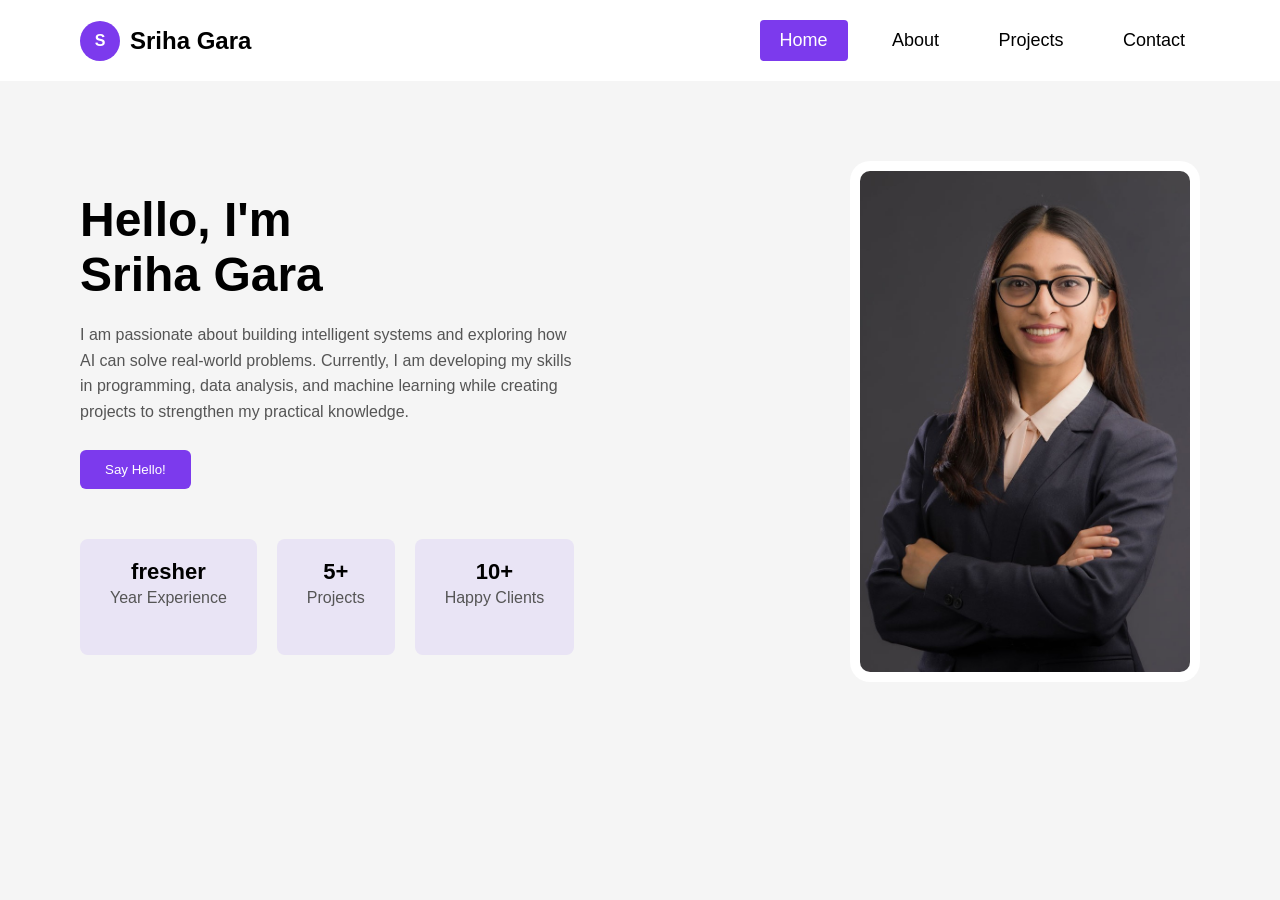
==== index.html @ 6c9cd968 "updated once more" ====
<!DOCTYPE html>
<html lang="en">

<head>
<meta charset="UTF-8">
<meta name="viewport" content="width=device-width, initial-scale=1.0">
<title>Portfolio</title>

<link rel="stylesheet" href="style.css">

</head>

<body>

<header>

<div class="logo">
<div class="circle">S</div>
<h2>Sriha Gara</h2>
</div>

<nav>
<a class="btn" href="#">Home</a>
<a href="about.html">About</a>
<a href="projects.html">Projects</a>
<a  href="contact.html">Contact</a>
</nav>

</header>


<section class="hero">

<div class="hero-left">

<h1>Hello, I'm <br> Sriha Gara</h1>

<p>
I am passionate about building intelligent systems and exploring how AI can 
solve real-world problems. Currently, I am developing my skills in programming, 
data analysis, and machine learning while creating projects to strengthen my practical knowledge.
</p>

<button>Say Hello!</button>


<div class="stats">

<div class="box">
<h3>fresher</h3>
<p>Year Experience</p>
</div>

<div class="box">
<h3>5+</h3>
<p>Projects</p>
</div>

<div class="box">
<h3>10+</h3>
<p>Happy Clients</p>
</div>

</div>

</div>


<div class="hero-right">

<img src="profile.jpg">

</div>

</section>

</body>
</html>
---- style.css ----
*{
margin:0;
padding:0;
box-sizing:border-box;
font-family:Arial;
}

body{
background:#f5f5f5;
}



header{
display:flex;
justify-content:space-between;
align-items:center;
padding:20px 80px;
background:white;
}

.logo{
display:flex;
align-items:center;
gap:10px;
}

.circle{
width:40px;
height:40px;
background:#7c3aed;
color:white;
border-radius:50%;
display:flex;
align-items:center;
justify-content:center;
font-weight:bold;
}
nav a{
text-decoration:none;
color:black;
margin-left:25px;
font-size:18px;
padding:8px 15px;
border-radius:6px;

transition:0.3s;
}


nav a:hover{
background:#7c3aed;
color:white;

transform:translateY(-5px);
}
.btn{
    display: inline-block;
  padding: 10px 20px;
  background: #7c3aed;
  color: #fff;
  text-decoration: none;
  border-radius: 4px;
}


.hero{
display:flex;
align-items:center;
justify-content:space-between;
padding:80px;
}



.hero-left{
max-width:500px;
}

.hero-left h1{
font-size:48px;
margin-bottom:20px;
}

.hero-left p{
color:#555;
margin-bottom:25px;
line-height:1.6;
}

.hero-left button{
background:#7c3aed;
color:white;
border:none;
padding:12px 25px;
border-radius:6px;
cursor:pointer;
}


.stats{
display:flex;
margin-top:50px;
gap:20px;
}

.box{
background:#e9e4f5;
padding:20px 30px;
border-radius:8px;
text-align:center;
}

.box h3{
font-size:22px;
}

.hero-right img{
width:350px;
border-radius:20px;
background:white;
padding:10px;
}
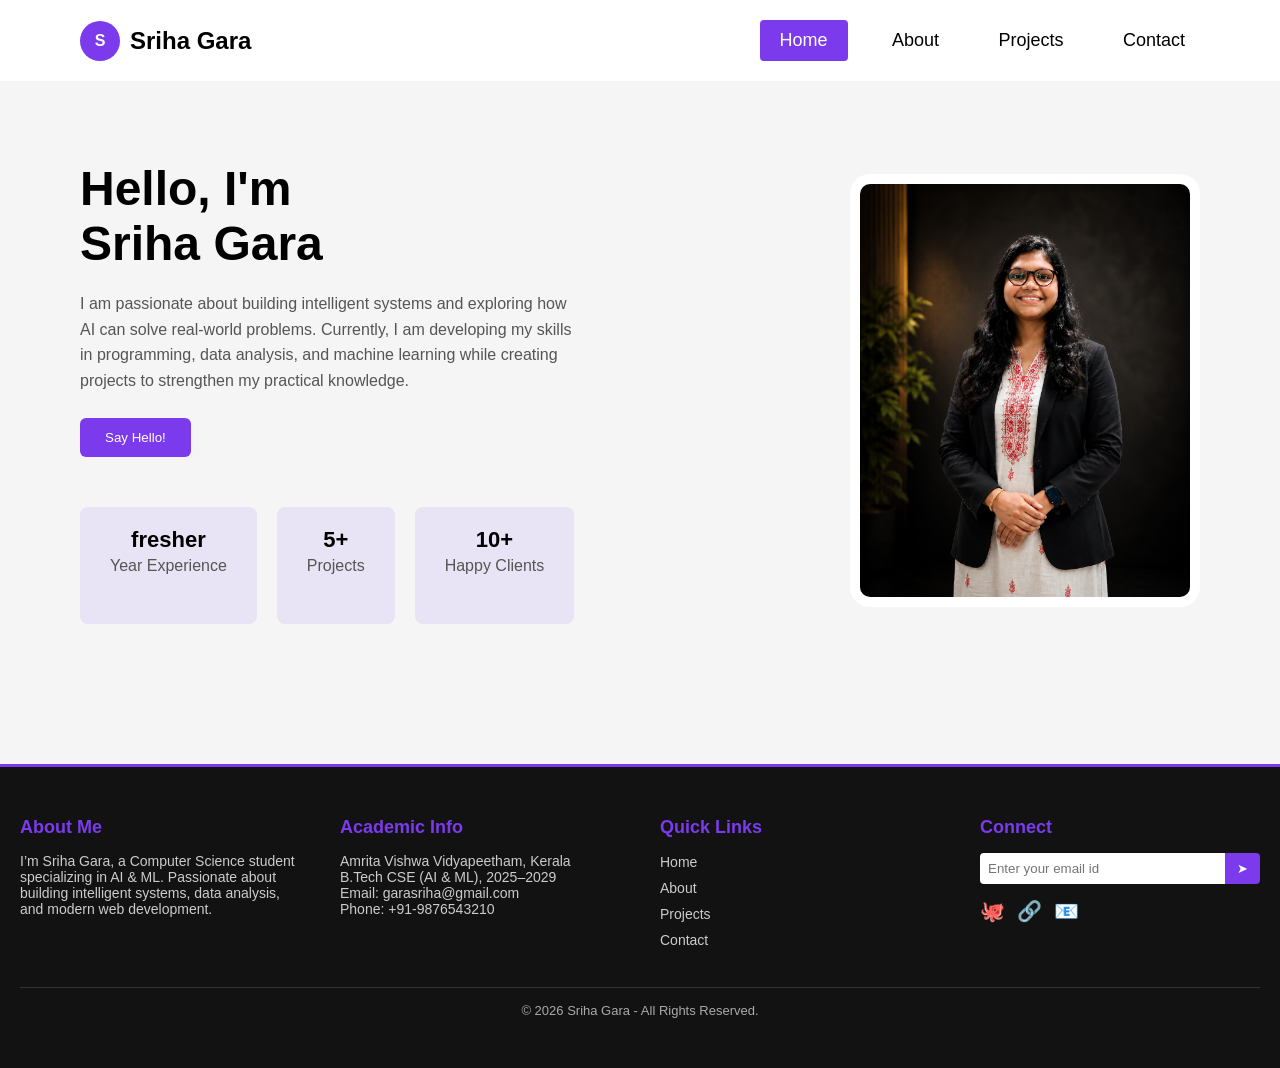
==== commit dc3db051: "resolved merge conflicts" ====
--- a/index.html
+++ b/index.html
@@ -74,5 +74,58 @@
 
 </section>
 
+<!-- Footer -->
+<footer>
+  <div class="footer-container">
+
+    <!-- About Me -->
+    <div class="footer-about">
+      <h3>About Me</h3>
+      <p>I’m Sriha Gara, a Computer Science student specializing in AI & ML. 
+         Passionate about building intelligent systems, data analysis, and modern web development.</p>
+    </div>
+
+    <!-- Academic / Office Info -->
+    <div class="footer-office">
+      <h3>Academic Info</h3>
+      <p>Amrita Vishwa Vidyapeetham, Kerala</p>
+      <p>B.Tech CSE (AI & ML), 2025–2029</p>
+      <p>Email: <a href="mailto:garasriha@gmail.com">garasriha@gmail.com</a></p>
+      <p>Phone: +91-9876543210</p>
+    </div>
+
+    <!-- Quick Links -->
+    <div class="footer-links">
+      <h3>Quick Links</h3>
+      <ul>
+        <li><a href="index.html">Home</a></li>
+        <li><a href="about.html">About</a></li>
+        <li><a href="projects.html">Projects</a></li>
+        <li><a href="contact.html">Contact</a></li>
+      </ul>
+    </div>
+
+    <!-- Connect / Newsletter -->
+    <div class="footer-newsletter">
+      <h3>Connect</h3>
+      <form>
+        <input type="email" placeholder="Enter your email id" required>
+        <button type="submit">➤</button>
+      </form>
+      <div class="social-icons">
+        <a href="https://github.com/srihagara123" target="_blank" title="GitHub">🐙</a>
+        <a href="https://www.linkedin.com/feed/" target="_blank" title="LinkedIn">🔗</a>
+        <a href="mailto:garasriha@gmail.com" title="Email">📧</a>
+      </div>
+    </div>
+
+  </div>
+
+  <!-- Bottom bar -->
+  <div class="footer-bottom">
+    <p>&copy; 2026 Sriha Gara - All Rights Reserved.</p>
+  </div>
+</footer>
+
 </body>
 </html>
--- a/style.css
+++ b/style.css
@@ -120,4 +120,210 @@
 border-radius:20px;
 background:white;
 padding:10px;
-}+}
+
+/* Base styles (already in your code) */
+
+/* Responsive adjustments */
+@media (max-width: 1024px) {
+  header {
+    padding: 15px 40px;
+  }
+
+  .hero {
+    padding: 40px;
+  }
+
+  .hero-left h1 {
+    font-size: 36px;
+  }
+
+  .hero-right img {
+    width: 280px;
+  }
+}
+footer {
+  background: #121212; /* dark background */
+  color: #fff;
+  padding: 50px 20px;
+  margin-top: 60px;
+  border-top: 3px solid #7c3aed; /* purple accent line */
+}
+
+.footer-container {
+  display: flex;
+  flex-wrap: wrap;
+  justify-content: space-between;
+  gap: 40px;
+}
+
+.footer-container div {
+  flex: 1;
+  min-width: 220px;
+}
+
+.footer-container h3 {
+  margin-bottom: 15px;
+  font-size: 18px;
+  color: #7c3aed; /* purple headings */
+}
+
+.footer-container p,
+.footer-container a {
+  font-size: 14px;
+  color: #ccc;
+  text-decoration: none;
+}
+
+.footer-container a:hover {
+  color: #7c3aed;
+}
+
+.footer-links ul {
+  list-style: none;
+  padding: 0;
+}
+
+.footer-links li {
+  margin-bottom: 8px;
+}
+
+.footer-newsletter form {
+  display: flex;
+  margin-bottom: 15px;
+}
+
+.footer-newsletter input {
+  flex: 1;
+  padding: 8px;
+  border: none;
+  border-radius: 4px 0 0 4px;
+}
+
+.footer-newsletter button {
+  background: #7c3aed;
+  color: #fff;
+  border: none;
+  padding: 8px 12px;
+  border-radius: 0 4px 4px 0;
+  cursor: pointer;
+}
+
+.footer-newsletter button:hover {
+  background: #5b2bbd;
+}
+
+.social-icons {
+  display: flex;
+  gap: 12px;
+}
+
+.social-icons a {
+  font-size: 20px;
+  color: #ccc;
+  transition: color 0.3s ease, transform 0.3s ease;
+}
+
+.social-icons a:hover {
+  color: #7c3aed;
+  transform: scale(1.2);
+}
+
+.footer-bottom {
+  text-align: center;
+  margin-top: 30px;
+  border-top: 1px solid #333;
+  padding-top: 15px;
+  font-size: 13px;
+  color: #aaa;
+}
+
+
+
+
+@media (max-width: 768px) {
+  header {
+    flex-direction: column;
+    align-items: flex-start;
+  }
+
+  nav {
+    margin-top: 15px;
+  }
+
+  .hero {
+    flex-direction: column;
+    text-align: center;
+    padding: 40px 20px;
+  }
+
+  .hero-left {
+    max-width: 100%;
+  }
+
+  .hero-left h1 {
+    font-size: 32px;
+  }
+
+  .hero-left p {
+    font-size: 16px;
+  }
+
+  .stats {
+    flex-direction: column;
+    align-items: center;
+  }
+
+  .hero-right img {
+    width: 250px;
+    margin-top: 30px;
+  }
+}
+
+@media (max-width: 480px) {
+  header {
+    padding: 10px 20px;
+  }
+
+  nav a {
+    margin-left: 10px;
+    font-size: 16px;
+    padding: 6px 10px;
+  }
+
+  .hero-left h1 {
+    font-size: 26px;
+  }
+
+  .hero-left p {
+    font-size: 14px;
+    line-height: 1.4;
+  }
+
+  .hero-left button {
+    padding: 10px 20px;
+    font-size: 14px;
+  }
+
+  .hero-right img {
+    width: 200px;
+  }
+}
+/* Responsive footer */
+@media screen and (max-width: 768px) {
+  .footer-container {
+    flex-direction: column;
+    text-align: center;
+  }
+
+  .footer-newsletter form {
+    flex-direction: column;
+  }
+
+  .footer-newsletter input,
+  .footer-newsletter button {
+    width: 100%;
+    border-radius: 4px;
+    margin-bottom: 10px;
+  }
+}
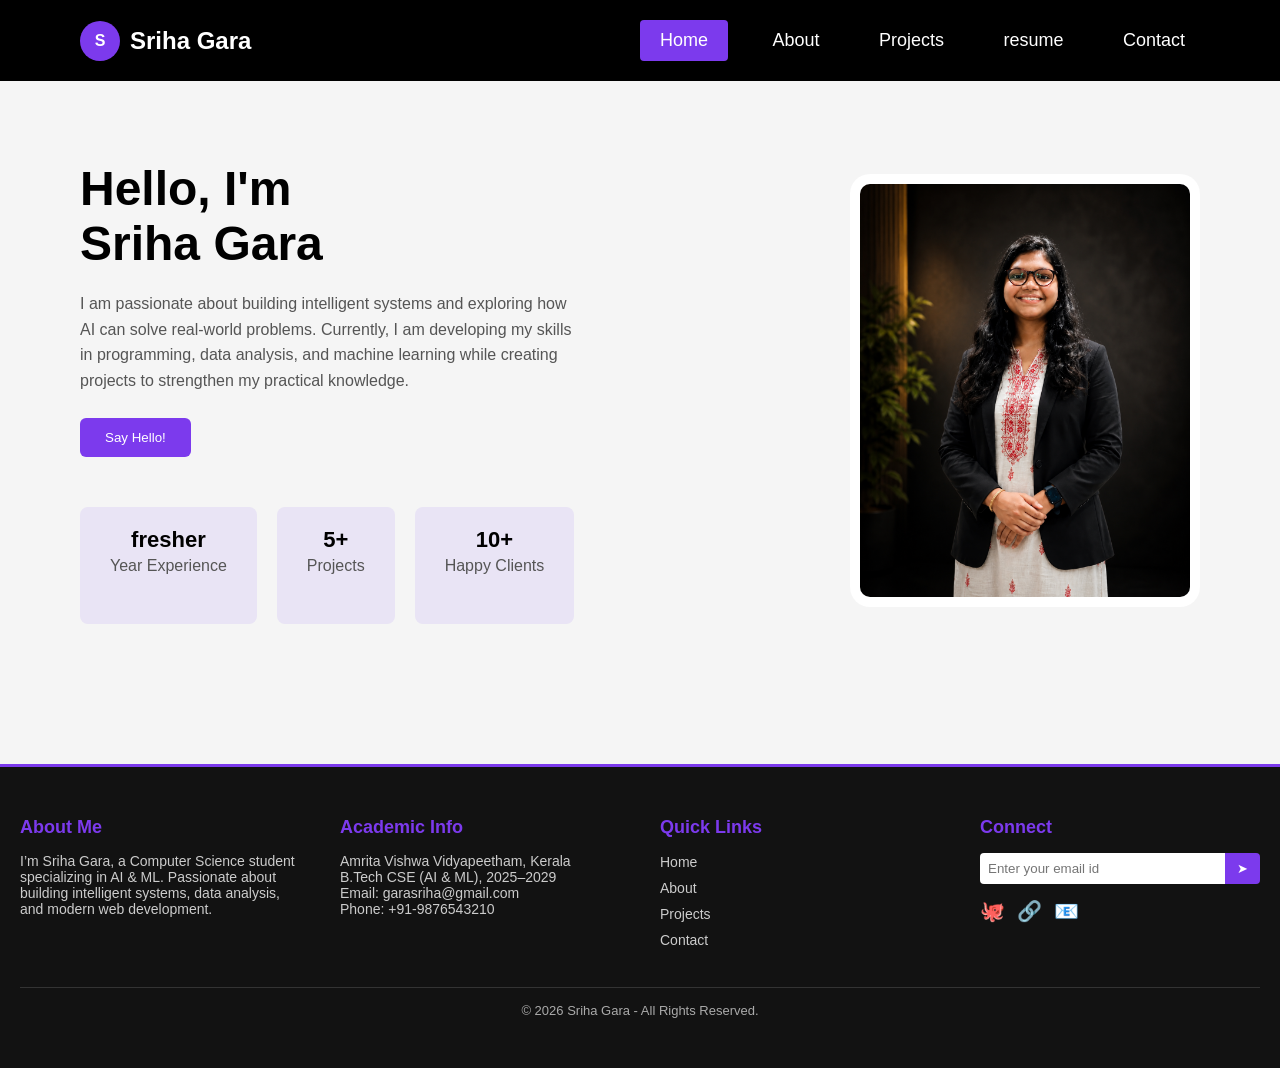
==== commit 84e64d68: "resolved merge conflicts" ====
--- a/index.html
+++ b/index.html
@@ -23,7 +23,9 @@
 <a class="btn" href="#">Home</a>
 <a href="about.html">About</a>
 <a href="projects.html">Projects</a>
+<a href="resume.html">resume</a>
 <a  href="contact.html">Contact</a>
+
 </nav>
 
 </header>
--- a/style.css
+++ b/style.css
@@ -16,7 +16,8 @@
 justify-content:space-between;
 align-items:center;
 padding:20px 80px;
-background:white;
+background:black;
+color: white;
 }
 
 .logo{
@@ -38,7 +39,7 @@
 }
 nav a{
 text-decoration:none;
-color:black;
+color:white;
 margin-left:25px;
 font-size:18px;
 padding:8px 15px;
@@ -121,27 +122,6 @@
 background:white;
 padding:10px;
 }
-
-/* Base styles (already in your code) */
-
-/* Responsive adjustments */
-@media (max-width: 1024px) {
-  header {
-    padding: 15px 40px;
-  }
-
-  .hero {
-    padding: 40px;
-  }
-
-  .hero-left h1 {
-    font-size: 36px;
-  }
-
-  .hero-right img {
-    width: 280px;
-  }
-}
 footer {
   background: #121212; /* dark background */
   color: #fff;
@@ -239,6 +219,28 @@
 }
 
 
+/* Base styles (already in your code) */
+
+/* Responsive adjustments */
+@media (max-width: 1024px) {
+  header {
+    padding: 15px 40px;
+  }
+
+  .hero {
+    padding: 40px;
+  }
+
+  .hero-left h1 {
+    font-size: 36px;
+  }
+
+  .hero-right img {
+    width: 280px;
+  }
+}
+
+
 
 
 @media (max-width: 768px) {
